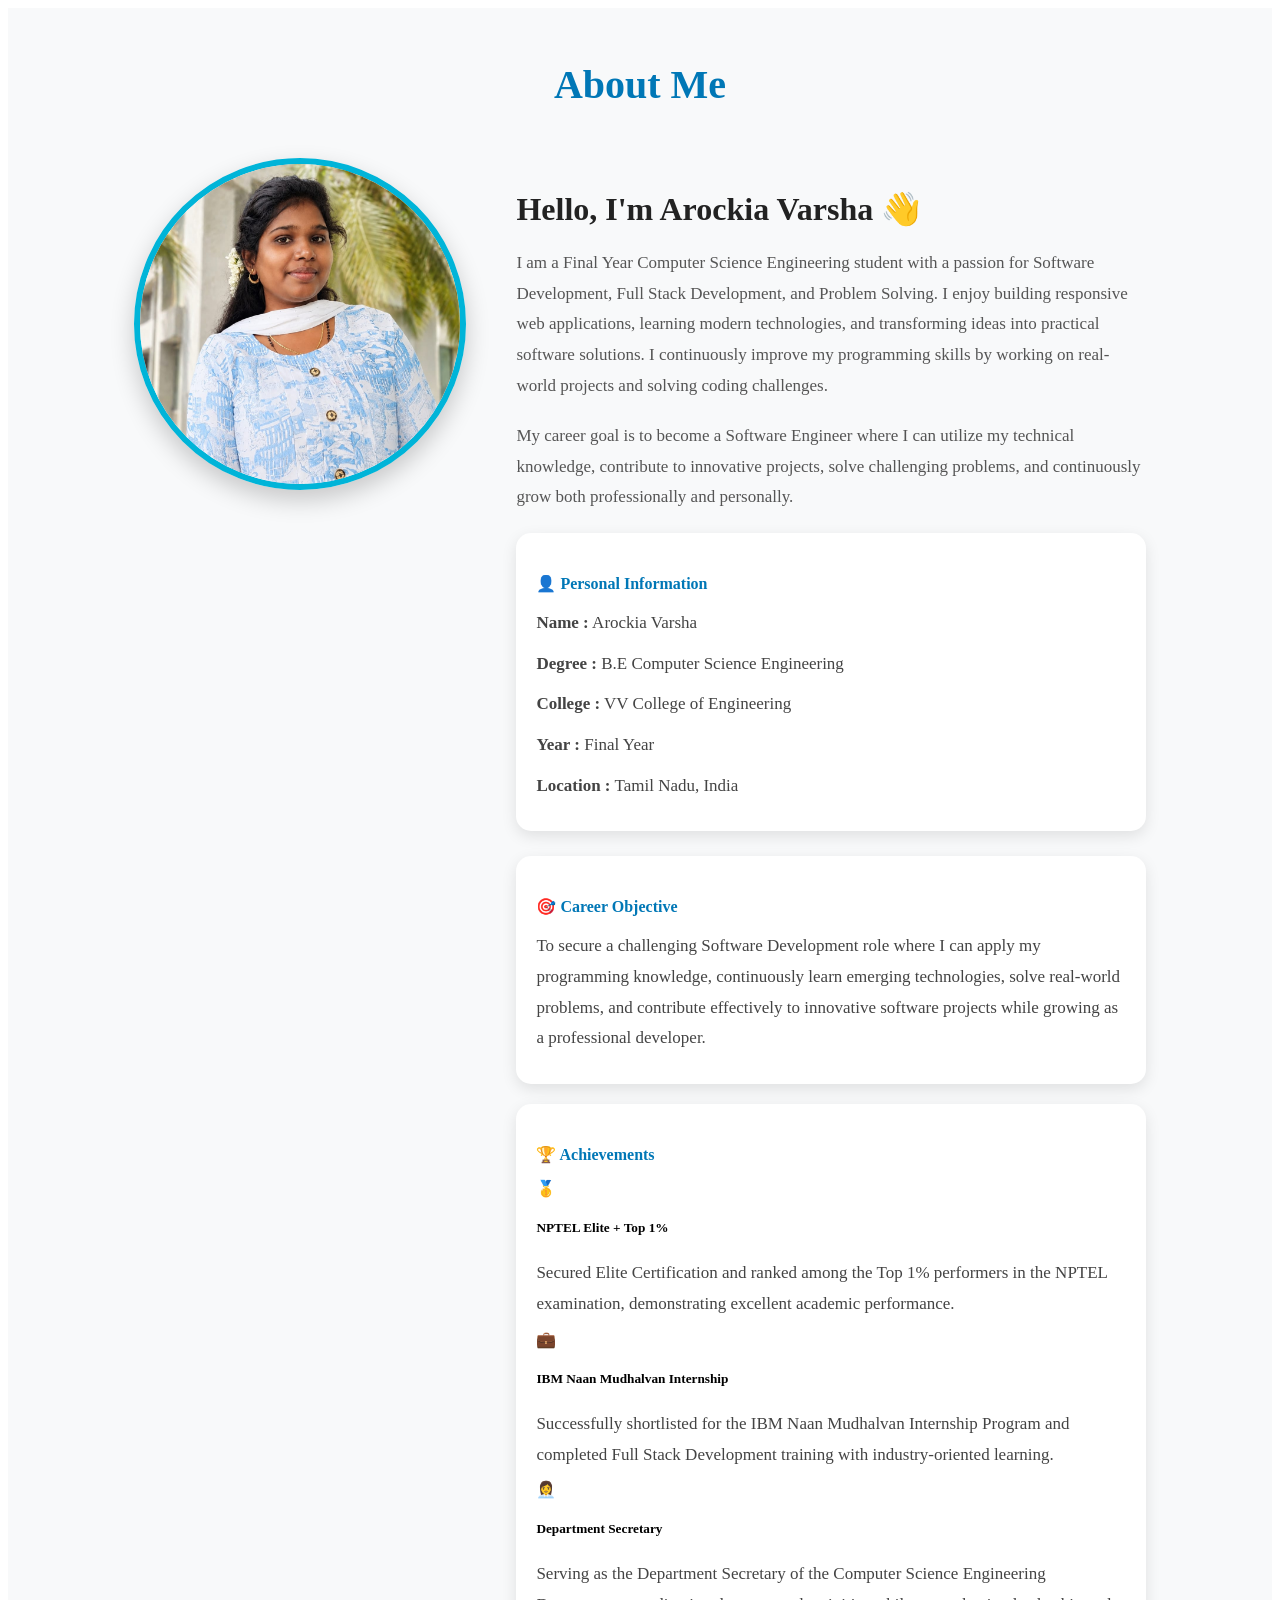
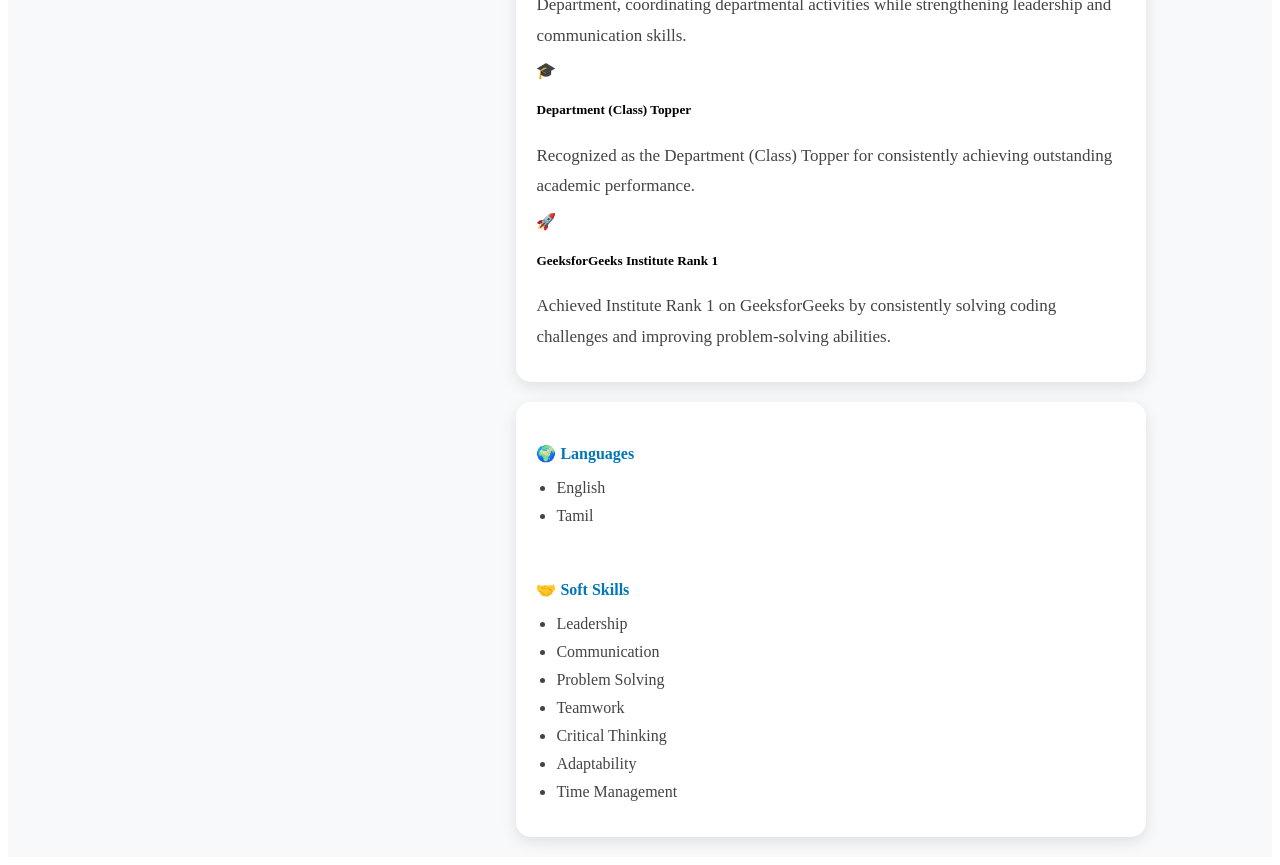
==== about.html @ 9344c444 "Move portfolio files to repo root and remove portfolio folder" ====
<!doctype html>
<html lang="en">
  <head>
    <meta charset="UTF-8" />
    <meta name="viewport" content="width=device-width, initial-scale=1.0" />
    <title>Document</title>
    <style>
      /* ================= ABOUT ME ================= */

      #about {
        padding: 20px 10%;
        background: #f8f9fa;
      }

      .section-title {
        text-align: center;
        font-size: 40px;
        color: #0077b6;
        margin-bottom: 50px;
      }

      .about-content {
        display: flex;
        gap: 50px;
        align-items: flex-start;
        flex-wrap: wrap;
      }

      .about-image {
        flex: 1;
        display: flex;
        justify-content: center;
      }

      .about-image img {
        width: 320px;
        height: 320px;
        object-fit: cover;
        border-radius: 50%;
        border: 6px solid #00b4d8;
        box-shadow: 0 10px 25px rgba(0, 0, 0, 0.2);
      }

      .about-text {
        flex: 2;
      }

      .about-text h3 {
        font-size: 32px;
        margin-bottom: 20px;
        color: #222;
      }

      .about-text p {
        font-size: 17px;
        line-height: 1.8;
        color: #555;
        margin-bottom: 20px;
      }

      .about-grid {
        display: flex;
        gap: 25px;
        flex-wrap: wrap;
        margin-top: 20px;
      }

      .info-card {
        flex: 1;
        min-width: 280px;
        background: white;
        padding: 20px;
        border-radius: 15px;
        box-shadow: 0 5px 15px rgba(0, 0, 0, 0.1);
      }

      .info-card h4 {
        color: #0077b6;
        margin-bottom: 15px;
      }

      .info-card p {
        margin: 10px 0;
        color: #444;
      }

      .info-card ul {
        padding-left: 20px;
      }

      .info-card li {
        margin: 10px 0;
        color: #444;
      }

      /* Responsive */

      @media (max-width: 768px) {
        .about-content {
          flex-direction: column;
          align-items: center;
        }

        .about-text {
          text-align: center;
        }

        .about-grid {
          flex-direction: column;
        }

        .about-image img {
          width: 250px;
          height: 250px;
        }
      }
    </style>
  </head>
  <body>
    <!-- About Me Section -->
    <!-- ================= ABOUT SECTION ================= -->

    <section id="about">
      <div class="about-container">
        <h2 class="section-title">About Me</h2>

        <div class="about-content">
          <!-- Profile Image -->

          <div class="about-image">
            <img src="./PROFILE.jpeg" alt="Arockia Varsha" />
          </div>

          <!-- About Content -->

          <div class="about-text">
            <h3>Hello, I'm Arockia Varsha 👋</h3>

            <p>
              I am a Final Year Computer Science Engineering student with a
              passion for Software Development, Full Stack Development, and
              Problem Solving. I enjoy building responsive web applications,
              learning modern technologies, and transforming ideas into
              practical software solutions. I continuously improve my
              programming skills by working on real-world projects and solving
              coding challenges.
            </p>

            <p>
              My career goal is to become a Software Engineer where I can
              utilize my technical knowledge, contribute to innovative projects,
              solve challenging problems, and continuously grow both
              professionally and personally.
            </p>

            <!-- Personal Information -->

            <div class="about-grid">
              <div class="info-card">
                <h4>👤 Personal Information</h4>

                <p><strong>Name :</strong> Arockia Varsha</p>

                <p>
                  <strong>Degree :</strong> B.E Computer Science Engineering
                </p>

                <p><strong>College :</strong> VV College of Engineering</p>

                <p><strong>Year :</strong> Final Year</p>

                <p><strong>Location :</strong> Tamil Nadu, India</p>
              </div>

              <div class="info-card">
                <h4>🎯 Career Objective</h4>

                <p>
                  To secure a challenging Software Development role where I can
                  apply my programming knowledge, continuously learn emerging
                  technologies, solve real-world problems, and contribute
                  effectively to innovative software projects while growing as a
                  professional developer.
                </p>
              </div>
            </div>

            <!-- Achievements -->

            <div class="about-grid">
              <div class="info-card achievement-card">
                <h4>🏆 Achievements</h4>

                <div class="achievement-item">
                  <span class="achievement-icon">🥇</span>

                  <div>
                    <h5>NPTEL Elite + Top 1%</h5>

                    <p>
                      Secured Elite Certification and ranked among the Top 1%
                      performers in the NPTEL examination, demonstrating
                      excellent academic performance.
                    </p>
                  </div>
                </div>

                <div class="achievement-item">
                  <span class="achievement-icon">💼</span>

                  <div>
                    <h5>IBM Naan Mudhalvan Internship</h5>

                    <p>
                      Successfully shortlisted for the IBM Naan Mudhalvan
                      Internship Program and completed Full Stack Development
                      training with industry-oriented learning.
                    </p>
                  </div>
                </div>

                <div class="achievement-item">
                  <span class="achievement-icon">👩‍💼</span>

                  <div>
                    <h5>Department Secretary</h5>

                    <p>
                      Serving as the Department Secretary of the Computer
                      Science Engineering Department, coordinating departmental
                      activities while strengthening leadership and
                      communication skills.
                    </p>
                  </div>
                </div>

                <div class="achievement-item">
                  <span class="achievement-icon">🎓</span>

                  <div>
                    <h5>Department (Class) Topper</h5>

                    <p>
                      Recognized as the Department (Class) Topper for
                      consistently achieving outstanding academic performance.
                    </p>
                  </div>
                </div>

                <div class="achievement-item">
                  <span class="achievement-icon">🚀</span>

                  <div>
                    <h5>GeeksforGeeks Institute Rank 1</h5>

                    <p>
                      Achieved Institute Rank 1 on GeeksforGeeks by consistently
                      solving coding challenges and improving problem-solving
                      abilities.
                    </p>
                  </div>
                </div>
              </div>
            </div>

            <!-- Technical Skills -->

            <div class="about-grid">
              <!-- Languages & Soft Skills -->

              <div class="info-card">
                <h4>🌍 Languages</h4>

                <ul>
                  <li>English</li>

                  <li>Tamil</li>
                </ul>

                <br />

                <h4>🤝 Soft Skills</h4>

                <ul>
                  <li>Leadership</li>

                  <li>Communication</li>

                  <li>Problem Solving</li>

                  <li>Teamwork</li>

                  <li>Critical Thinking</li>

                  <li>Adaptability</li>

                  <li>Time Management</li>
                </ul>
              </div>
            </div>
          </div>
        </div>
      </div>
    </section>
  </body>
</html>
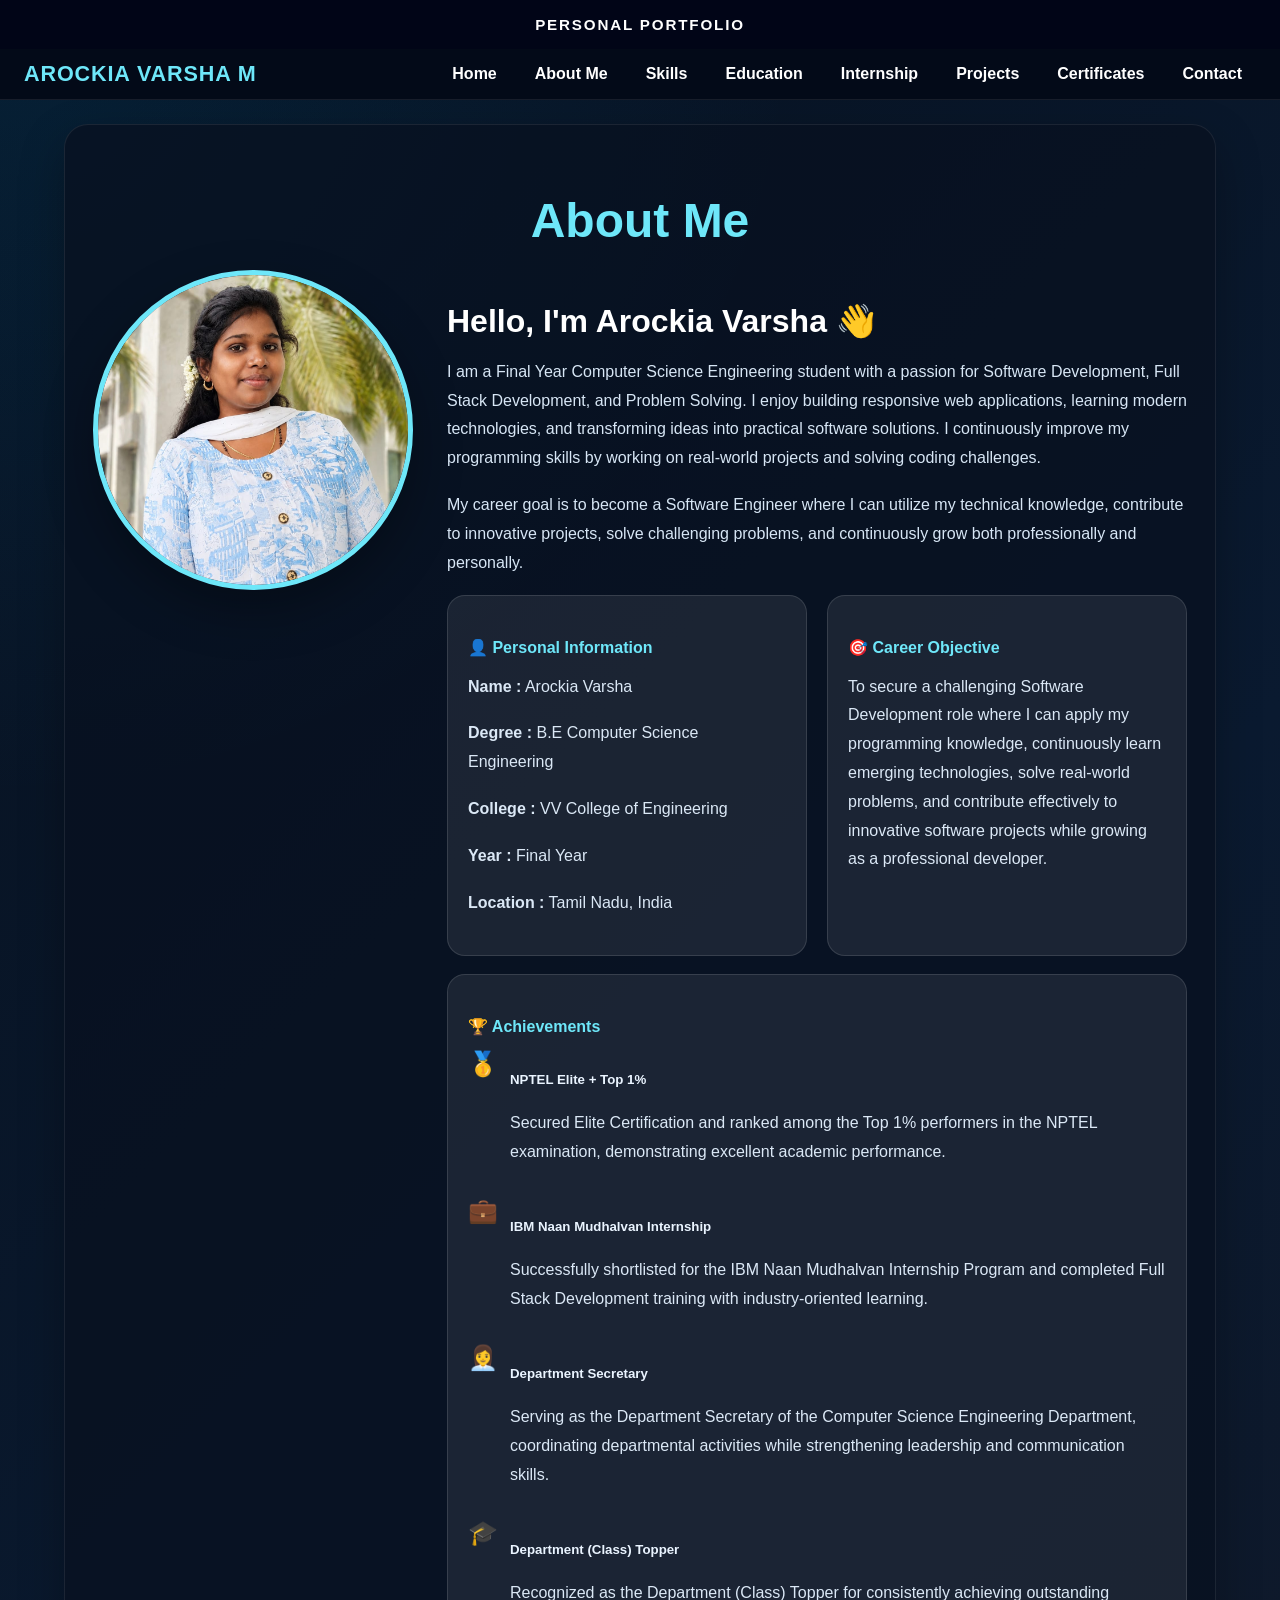
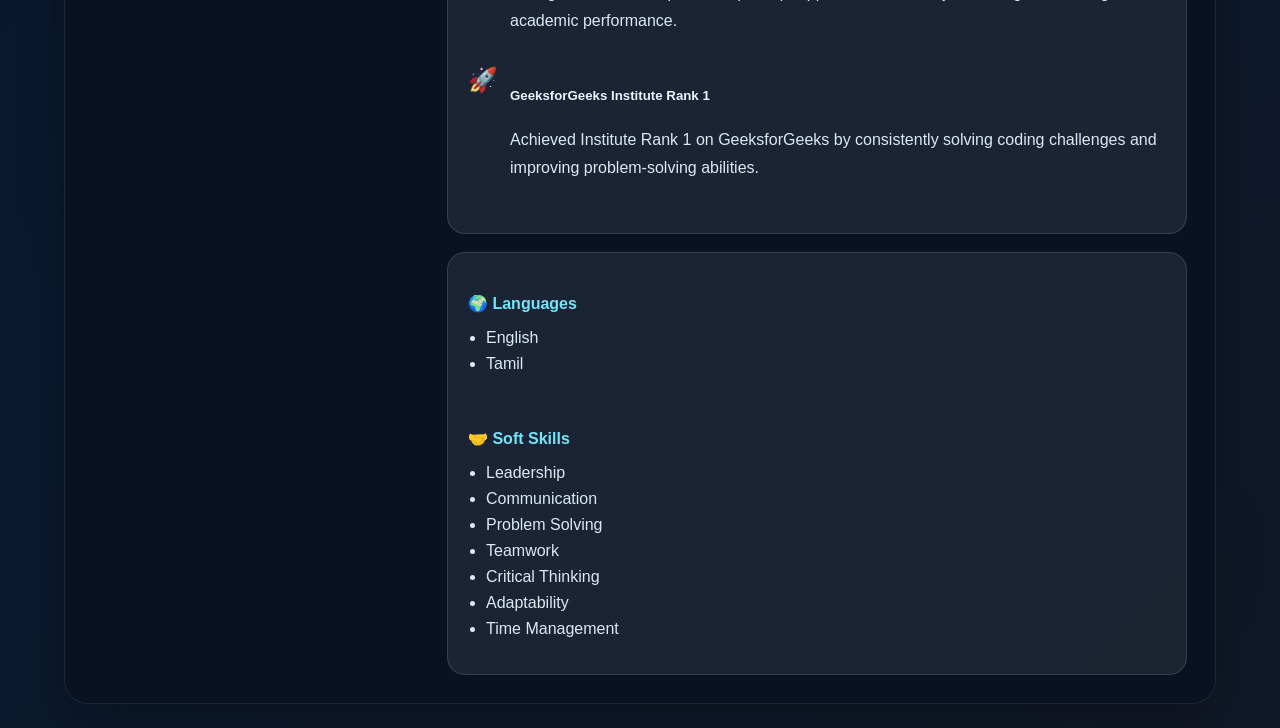
==== commit 585e0869: "new changes" ====
--- a/about.html
+++ b/about.html
@@ -3,120 +3,170 @@
   <head>
     <meta charset="UTF-8" />
     <meta name="viewport" content="width=device-width, initial-scale=1.0" />
-    <title>Document</title>
+    <link rel="stylesheet" href="./style.css" />
+    <title>About Me</title>
     <style>
-      /* ================= ABOUT ME ================= */
+      * {
+        box-sizing: border-box;
+      }
+
+      body {
+        margin: 0;
+        font-family: Arial, Helvetica, sans-serif;
+        background:
+          radial-gradient(
+            circle at top left,
+            rgba(0, 119, 182, 0.15),
+            transparent 30%
+          ),
+          linear-gradient(135deg, #07111f, #0a1a30 55%, #111827);
+        color: #eaf4ff;
+      }
 
       #about {
-        padding: 20px 10%;
-        background: #f8f9fa;
+        padding: 24px 5%;
+      }
+
+      .about-container {
+        max-width: 1180px;
+        margin: 0 auto;
+        background: rgba(8, 17, 32, 0.78);
+        padding: 28px;
+        border-radius: 24px;
+        box-shadow: 0 18px 45px rgba(0, 0, 0, 0.28);
+        border: 1px solid rgba(255, 255, 255, 0.08);
       }
 
       .section-title {
         text-align: center;
-        font-size: 40px;
-        color: #0077b6;
-        margin-bottom: 50px;
+        font-size: clamp(2rem, 4vw, 3rem);
+        color: #6ee7f9;
+        margin-bottom: 22px;
       }
 
       .about-content {
-        display: flex;
-        gap: 50px;
-        align-items: flex-start;
-        flex-wrap: wrap;
+        display: grid;
+        grid-template-columns: 320px 1fr;
+        gap: 34px;
+        align-items: start;
       }
 
       .about-image {
-        flex: 1;
         display: flex;
         justify-content: center;
       }
 
       .about-image img {
-        width: 320px;
-        height: 320px;
+        width: min(100%, 320px);
+        aspect-ratio: 1;
         object-fit: cover;
         border-radius: 50%;
-        border: 6px solid #00b4d8;
-        box-shadow: 0 10px 25px rgba(0, 0, 0, 0.2);
-      }
-
-      .about-text {
-        flex: 2;
+        border: 5px solid #6ee7f9;
+        box-shadow: 0 20px 50px rgba(0, 0, 0, 0.3);
       }
 
       .about-text h3 {
-        font-size: 32px;
-        margin-bottom: 20px;
-        color: #222;
+        font-size: 2rem;
+        margin-bottom: 18px;
+        color: #fff;
       }
 
       .about-text p {
-        font-size: 17px;
+        font-size: 1rem;
         line-height: 1.8;
-        color: #555;
-        margin-bottom: 20px;
+        color: #d7e6f5;
+        margin-bottom: 18px;
       }
 
       .about-grid {
+        display: grid;
+        grid-template-columns: repeat(auto-fit, minmax(260px, 1fr));
+        gap: 20px;
+        margin-top: 18px;
+      }
+
+      .info-card {
+        background: rgba(255, 255, 255, 0.08);
+        padding: 20px;
+        border-radius: 18px;
+        border: 1px solid rgba(255, 255, 255, 0.12);
+      }
+
+      .info-card h4 {
+        color: #6ee7f9;
+        margin-bottom: 14px;
+      }
+
+      .info-card p,
+      .info-card li,
+      .achievement-item p {
+        color: #dbe8f6;
+      }
+
+      .info-card ul {
+        padding-left: 18px;
+      }
+
+      .info-card li {
+        margin: 8px 0;
+      }
+
+      .achievement-item {
         display: flex;
-        gap: 25px;
-        flex-wrap: wrap;
-        margin-top: 20px;
-      }
-
-      .info-card {
-        flex: 1;
-        min-width: 280px;
-        background: white;
-        padding: 20px;
-        border-radius: 15px;
-        box-shadow: 0 5px 15px rgba(0, 0, 0, 0.1);
-      }
-
-      .info-card h4 {
-        color: #0077b6;
-        margin-bottom: 15px;
-      }
-
-      .info-card p {
-        margin: 10px 0;
-        color: #444;
-      }
-
-      .info-card ul {
-        padding-left: 20px;
-      }
-
-      .info-card li {
-        margin: 10px 0;
-        color: #444;
-      }
-
-      /* Responsive */
-
-      @media (max-width: 768px) {
+        gap: 12px;
+        align-items: flex-start;
+        margin-bottom: 12px;
+      }
+
+      .achievement-icon {
+        font-size: 1.5rem;
+      }
+
+      @media (max-width: 900px) {
         .about-content {
-          flex-direction: column;
-          align-items: center;
+          grid-template-columns: 1fr;
         }
 
         .about-text {
           text-align: center;
         }
-
-        .about-grid {
-          flex-direction: column;
+      }
+
+      @media (max-width: 640px) {
+        .about-container {
+          padding: 18px;
         }
 
-        .about-image img {
-          width: 250px;
-          height: 250px;
+        .about-text h3 {
+          font-size: 1.6rem;
         }
       }
     </style>
   </head>
   <body>
+    <header class="portfolio-header">
+      <div class="topbar">Personal Portfolio</div>
+      <div class="nav-shell">
+        <div class="brand-name">Arockia Varsha M</div>
+        <button
+          class="menu-toggle"
+          aria-label="Open navigation"
+          aria-expanded="false"
+        >
+          <span></span><span></span><span></span>
+        </button>
+        <ul id="portfolio-nav-links">
+          <li><a href="home.html">Home</a></li>
+          <li><a href="about.html">About Me</a></li>
+          <li><a href="skills.html">Skills</a></li>
+          <li><a href="education.html">Education</a></li>
+          <li><a href="internship.html">Internship</a></li>
+          <li><a href="projects.html">Projects</a></li>
+          <li><a href="cert.html">Certificates</a></li>
+          <li><a href="contact.html">Contact</a></li>
+        </ul>
+      </div>
+    </header>
     <!-- About Me Section -->
     <!-- ================= ABOUT SECTION ================= -->
 
@@ -302,5 +352,15 @@
         </div>
       </div>
     </section>
+    <script>
+      const toggleButton = document.querySelector(".menu-toggle");
+      const navLinks = document.querySelector("#portfolio-nav-links");
+      if (toggleButton && navLinks) {
+        toggleButton.addEventListener("click", () => {
+          const isOpen = navLinks.classList.toggle("open");
+          toggleButton.setAttribute("aria-expanded", isOpen);
+        });
+      }
+    </script>
   </body>
 </html>
--- a/style.css
+++ b/style.css
@@ -0,0 +1,114 @@
+* {
+  box-sizing: border-box;
+}
+
+body {
+  margin: 0;
+  font-family: Arial, Helvetica, sans-serif;
+}
+
+.portfolio-header {
+  position: sticky;
+  top: 0;
+  z-index: 1000;
+  background: rgba(4, 10, 24, 0.95);
+  -webkit-backdrop-filter: blur(10px);
+  backdrop-filter: blur(10px);
+  border-bottom: 1px solid rgba(255, 255, 255, 0.08);
+}
+
+.topbar {
+  text-align: center;
+  padding: 16px 20px;
+  background: rgba(2, 6, 23, 0.96);
+  color: #fff;
+  text-transform: uppercase;
+  letter-spacing: 0.12em;
+  font-weight: 800;
+  font-size: 0.95rem;
+}
+
+.nav-shell {
+  display: flex;
+  align-items: center;
+  justify-content: space-between;
+  gap: 20px;
+  padding: 12px 24px;
+}
+
+.brand-name {
+  color: #6ee7f9;
+  font-weight: 800;
+  font-size: 1.35rem;
+  text-transform: uppercase;
+  letter-spacing: 0.04em;
+}
+
+.menu-toggle {
+  display: none;
+  background: transparent;
+  border: none;
+  cursor: pointer;
+  padding: 6px;
+}
+
+.menu-toggle span {
+  width: 24px;
+  height: 3px;
+  background: #fff;
+  display: block;
+  margin: 5px 0;
+  border-radius: 999px;
+}
+
+#portfolio-nav-links {
+  display: flex;
+  align-items: center;
+  gap: 10px;
+  list-style: none;
+  margin: 0;
+  padding: 0;
+}
+
+#portfolio-nav-links li a {
+  text-decoration: none;
+  color: #fff;
+  font-weight: 700;
+  padding: 10px 14px;
+  border-radius: 999px;
+  transition: 0.22s ease;
+}
+
+#portfolio-nav-links li a:hover,
+#portfolio-nav-links li a:focus {
+  background: linear-gradient(135deg, #f97316, #ff7b54);
+}
+
+@media (max-width: 780px) {
+  .nav-shell {
+    flex-wrap: wrap;
+  }
+
+  .menu-toggle {
+    display: block;
+  }
+
+  #portfolio-nav-links {
+    display: none;
+    width: 100%;
+    flex-direction: column;
+    align-items: stretch;
+    gap: 8px;
+    padding-top: 8px;
+  }
+
+  #portfolio-nav-links.open {
+    display: flex;
+  }
+
+  #portfolio-nav-links li a {
+    display: block;
+    text-align: center;
+    width: 100%;
+  }
+}
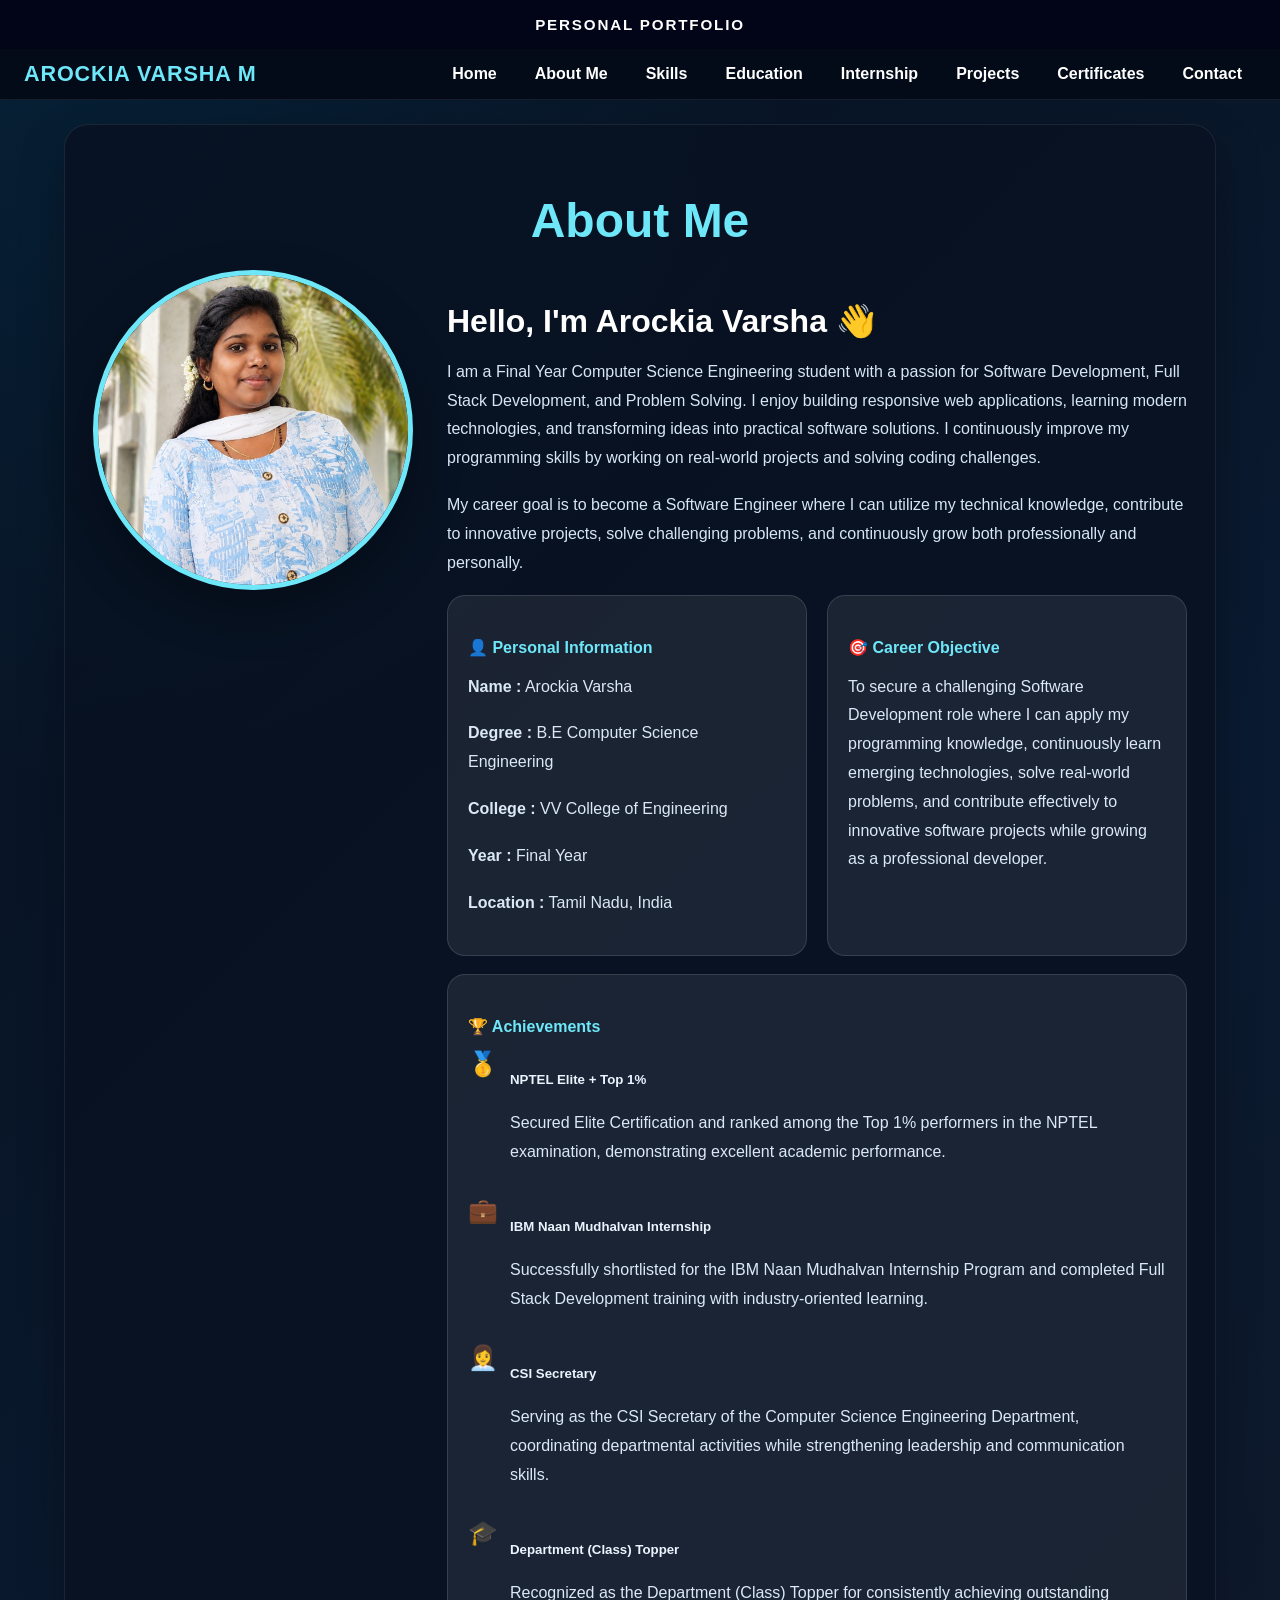
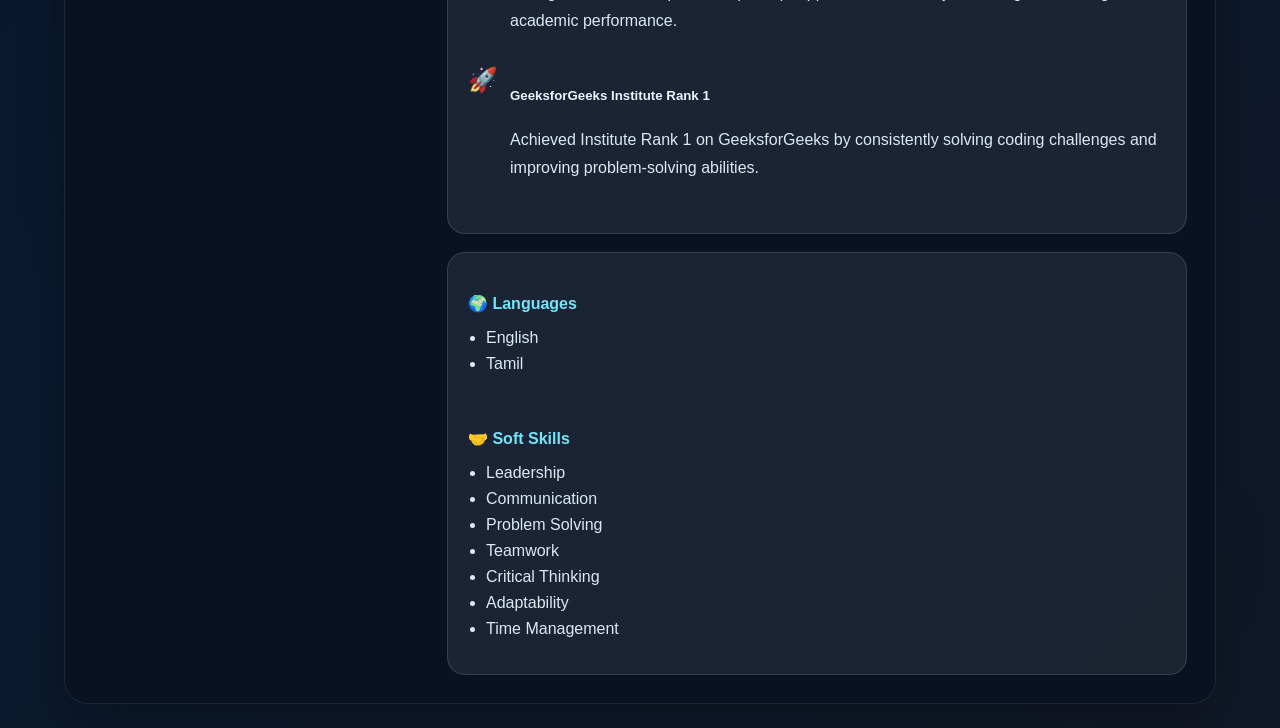
==== commit e35ea74a: "Update portfolio" ====
--- a/about.html
+++ b/about.html
@@ -273,11 +273,11 @@
                   <span class="achievement-icon">👩‍💼</span>
 
                   <div>
-                    <h5>Department Secretary</h5>
-
-                    <p>
-                      Serving as the Department Secretary of the Computer
-                      Science Engineering Department, coordinating departmental
+                    <h5>CSI Secretary</h5>
+
+                    <p>
+                      Serving as the CSI Secretary of the Computer Science
+                      Engineering Department, coordinating departmental
                       activities while strengthening leadership and
                       communication skills.
                     </p>
